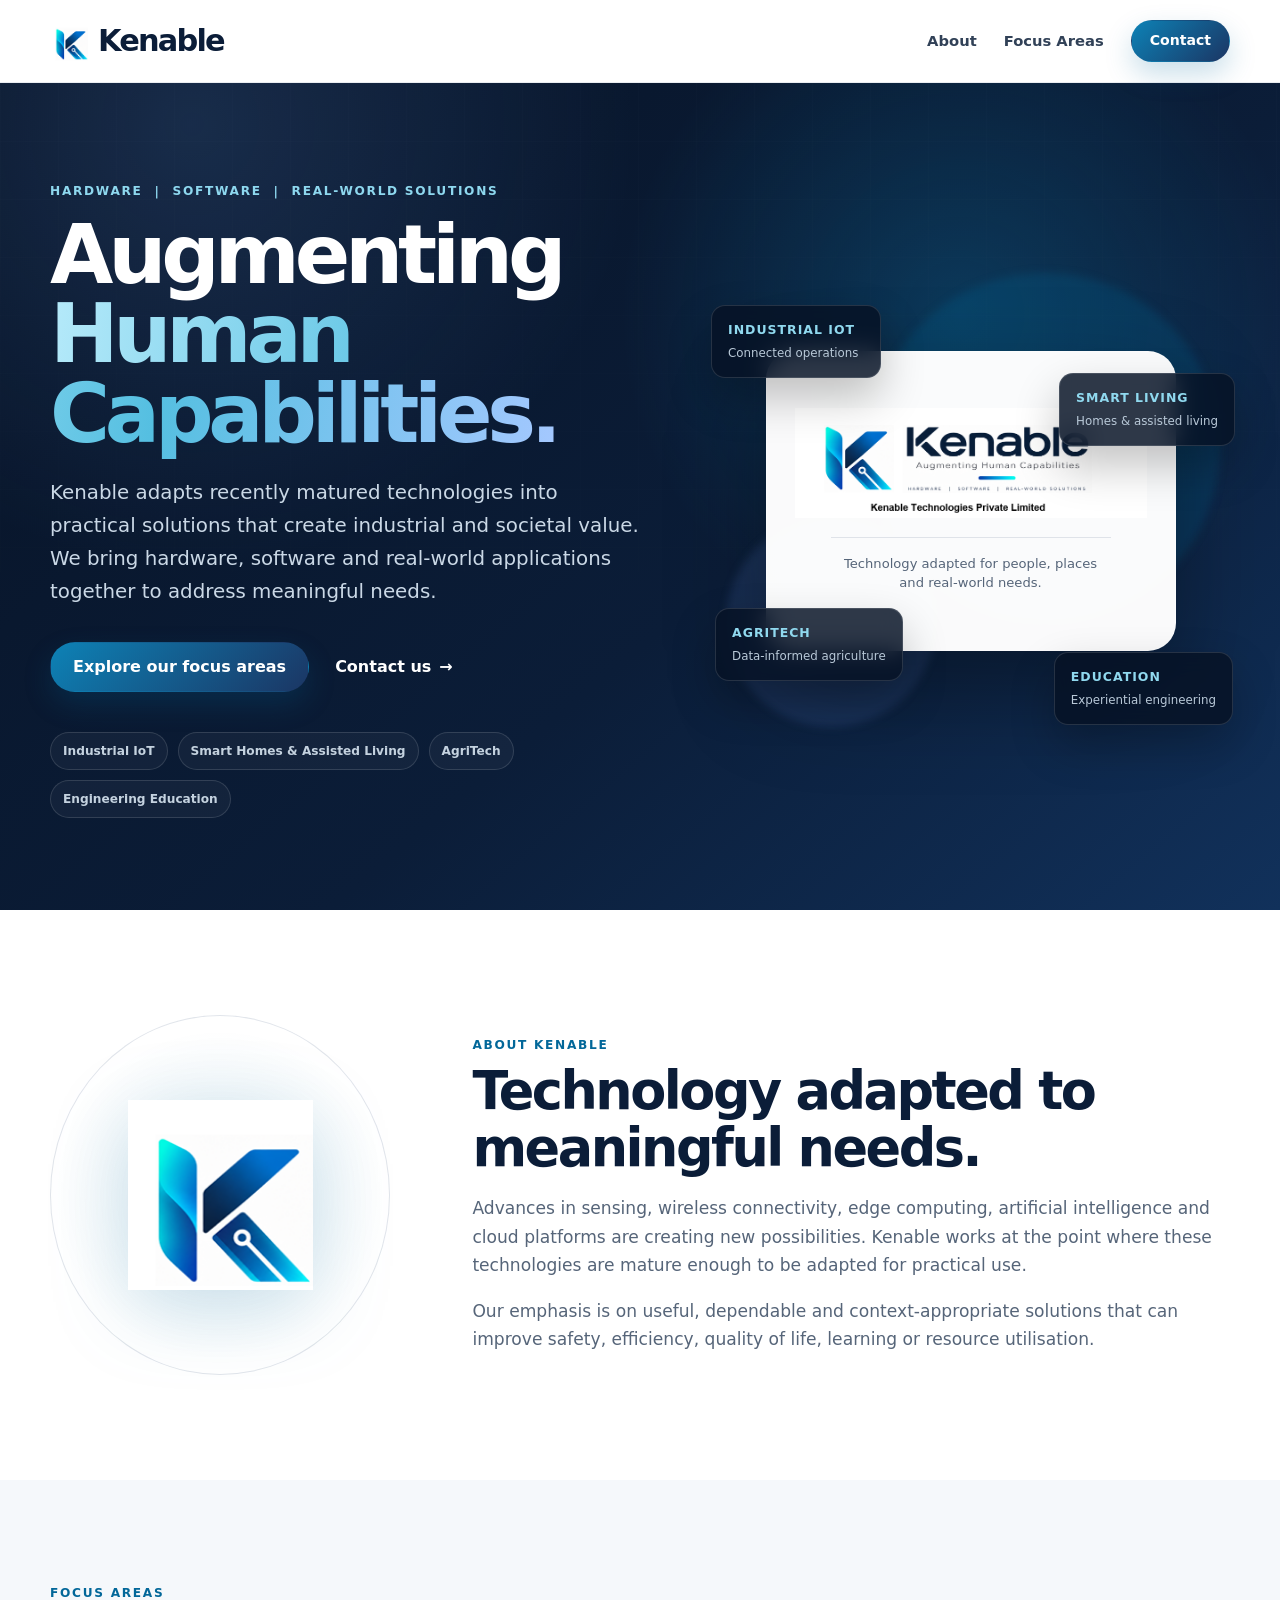
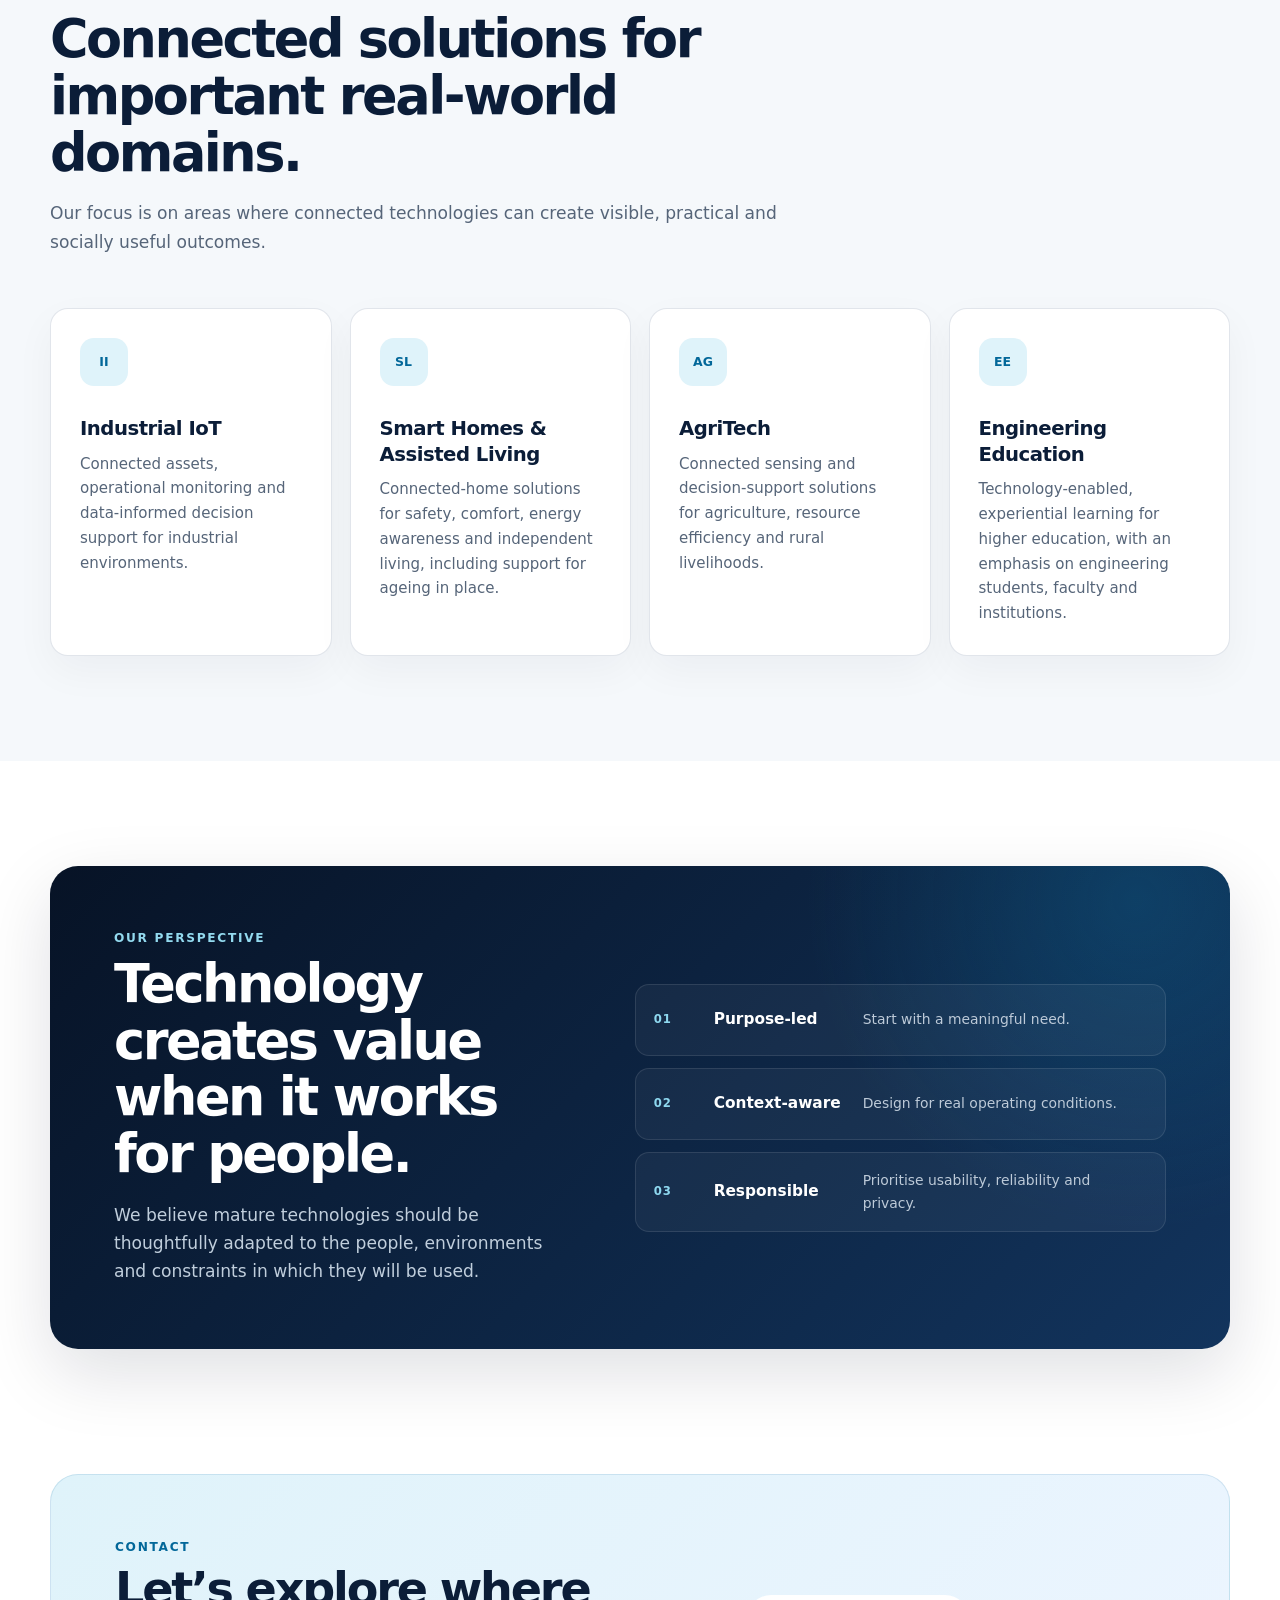
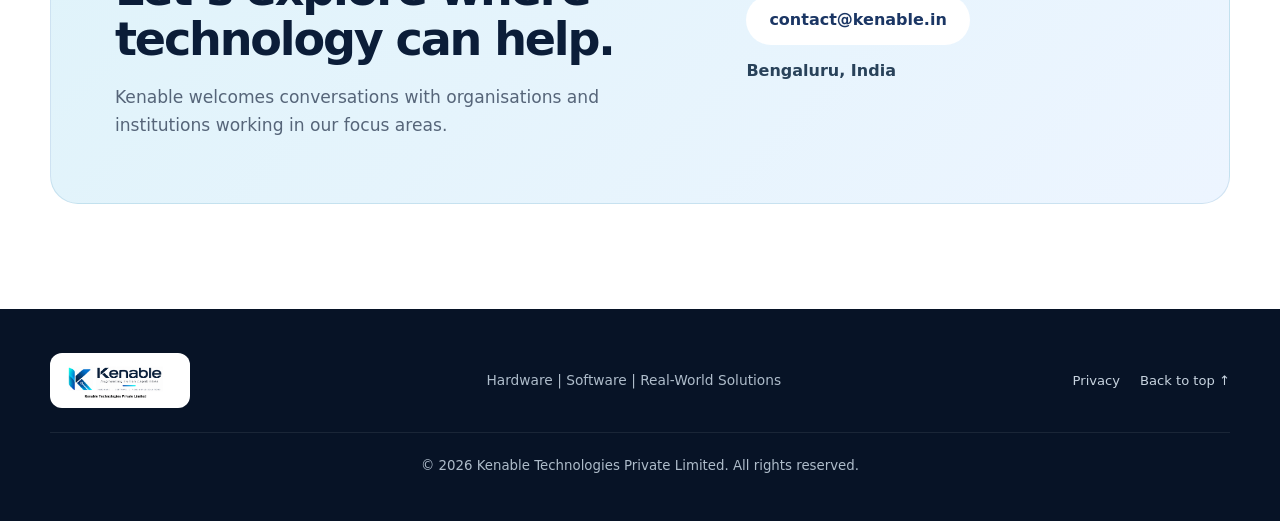
==== index.html @ 3f99ca1d "Initial publication of Kenable website" ====
<!doctype html>
<html lang="en">
<head>
  <meta charset="utf-8" />
  <meta name="viewport" content="width=device-width, initial-scale=1" />
  <meta name="theme-color" content="#0b1d38" />
  <meta name="description" content="Kenable is a technology company adapting recently matured technologies into practical solutions for Industrial IoT, Smart Homes and Assisted Living, AgriTech, and Engineering Education." />
  <meta name="keywords" content="Kenable, Kenable Technologies, Industrial IoT, Smart Homes, Assisted Living, AgriTech, Engineering Education, EdTech" />
  <meta property="og:title" content="Kenable | Augmenting Human Capabilities" />
  <meta property="og:description" content="Hardware | Software | Real-World Solutions. Adapting mature technologies for practical industrial and societal benefit." />
  <meta property="og:type" content="website" />
  <meta property="og:url" content="https://www.kenable.in/" />
  <meta property="og:image" content="https://www.kenable.in/assets/og-image.jpg" />
  <link rel="canonical" href="https://www.kenable.in/" />
  <link rel="icon" href="assets/favicon.png" type="image/png" />
  <link rel="stylesheet" href="assets/styles.css" />
  <title>Kenable | Augmenting Human Capabilities</title>
  <script type="application/ld+json">
  {
    "@context": "https://schema.org",
    "@type": "Organization",
    "name": "Kenable Technologies Private Limited",
    "alternateName": "Kenable",
    "url": "https://www.kenable.in/",
    "logo": "https://www.kenable.in/assets/kenable-full-logo.png",
    "email": "contact@kenable.in",
    "description": "A technology company adapting recently matured technologies into practical solutions with industrial and societal value."
  }
  </script>
</head>
<body>
  <a class="skip-link" href="#main">Skip to content</a>
  <header class="site-header" id="top">
    <div class="container nav-wrap">
      <a class="brand" href="#top" aria-label="Kenable home">
        <img class="brand-mark" src="assets/kenable-mark.png" alt="" />
        <span class="brand-name">Kenable</span>
      </a>
      <button class="nav-toggle" type="button" aria-expanded="false" aria-controls="site-nav">
        <span></span><span></span><span></span><span class="sr-only">Open navigation</span>
      </button>
      <nav id="site-nav" class="site-nav" aria-label="Primary navigation">
        <a href="#about">About</a>
        <a href="#focus">Focus Areas</a>
        <a class="button button-small" href="#contact">Contact</a>
      </nav>
    </div>
  </header>

  <main id="main">
    <section class="hero">
      <div class="hero-grid" aria-hidden="true"></div>
      <div class="container hero-layout">
        <div class="hero-copy reveal">
          <p class="eyebrow">Hardware&nbsp; | &nbsp;Software&nbsp; | &nbsp;Real-World Solutions</p>
          <h1>Augmenting <span>Human Capabilities.</span></h1>
          <p class="hero-lead">
            Kenable adapts recently matured technologies into practical solutions that create
            industrial and societal value. We bring hardware, software and real-world applications
            together to address meaningful needs.
          </p>
          <div class="hero-actions">
            <a class="button" href="#focus">Explore our focus areas</a>
            <a class="text-link" href="#contact">Contact us <span aria-hidden="true">→</span></a>
          </div>
          <div class="hero-proof" aria-label="Kenable focus areas">
            <span>Industrial IoT</span>
            <span>Smart Homes &amp; Assisted Living</span>
            <span>AgriTech</span>
            <span>Engineering Education</span>
          </div>
        </div>

        <div class="logo-stage reveal" aria-label="Kenable Technologies">
          <div class="glow glow-one" aria-hidden="true"></div>
          <div class="glow glow-two" aria-hidden="true"></div>
          <div class="logo-card">
            <img src="assets/kenable-full-logo.png" alt="Kenable — Augmenting Human Capabilities; Hardware, Software, Real-World Solutions" />
            <p>Technology adapted for people, places and real-world needs.</p>
          </div>
          <div class="domain-tag tag-industrial"><strong>Industrial IoT</strong><span>Connected operations</span></div>
          <div class="domain-tag tag-homes"><strong>Smart Living</strong><span>Homes &amp; assisted living</span></div>
          <div class="domain-tag tag-agri"><strong>AgriTech</strong><span>Data-informed agriculture</span></div>
          <div class="domain-tag tag-education"><strong>Education</strong><span>Experiential engineering</span></div>
        </div>
      </div>
    </section>

    <section class="about section" id="about">
      <div class="container about-layout">
        <div class="about-symbol reveal" aria-hidden="true">
          <img src="assets/kenable-mark.png" alt="" />
        </div>
        <div class="section-heading reveal">
          <p class="eyebrow">About Kenable</p>
          <h2>Technology adapted to meaningful needs.</h2>
          <p>
            Advances in sensing, wireless connectivity, edge computing, artificial intelligence
            and cloud platforms are creating new possibilities. Kenable works at the point where
            these technologies are mature enough to be adapted for practical use.
          </p>
          <p>
            Our emphasis is on useful, dependable and context-appropriate solutions that can
            improve safety, efficiency, quality of life, learning or resource utilisation.
          </p>
        </div>
      </div>
    </section>

    <section class="focus section" id="focus">
      <div class="container">
        <div class="section-heading reveal">
          <p class="eyebrow">Focus Areas</p>
          <h2>Connected solutions for important real-world domains.</h2>
          <p>
            Our focus is on areas where connected technologies can create visible,
            practical and socially useful outcomes.
          </p>
        </div>
        <div class="focus-grid">
          <article class="focus-card reveal">
            <span class="icon-chip">II</span>
            <h3>Industrial IoT</h3>
            <p>Connected assets, operational monitoring and data-informed decision support for industrial environments.</p>
          </article>
          <article class="focus-card reveal">
            <span class="icon-chip">SL</span>
            <h3>Smart Homes &amp; Assisted Living</h3>
            <p>Connected-home solutions for safety, comfort, energy awareness and independent living, including support for ageing in place.</p>
          </article>
          <article class="focus-card reveal">
            <span class="icon-chip">AG</span>
            <h3>AgriTech</h3>
            <p>Connected sensing and decision-support solutions for agriculture, resource efficiency and rural livelihoods.</p>
          </article>
          <article class="focus-card reveal">
            <span class="icon-chip">EE</span>
            <h3>Engineering Education</h3>
            <p>Technology-enabled, experiential learning for higher education, with an emphasis on engineering students, faculty and institutions.</p>
          </article>
        </div>
      </div>
    </section>

    <section class="perspective section">
      <div class="container perspective-panel reveal">
        <div class="perspective-copy">
          <p class="eyebrow">Our Perspective</p>
          <h2>Technology creates value when it works for people.</h2>
          <p>
            We believe mature technologies should be thoughtfully adapted to the people,
            environments and constraints in which they will be used.
          </p>
        </div>
        <div class="principle-list" aria-label="Kenable principles">
          <div><span>01</span><strong>Purpose-led</strong><p>Start with a meaningful need.</p></div>
          <div><span>02</span><strong>Context-aware</strong><p>Design for real operating conditions.</p></div>
          <div><span>03</span><strong>Responsible</strong><p>Prioritise usability, reliability and privacy.</p></div>
        </div>
      </div>
    </section>

    <section class="contact section" id="contact">
      <div class="container contact-panel reveal">
        <div>
          <p class="eyebrow">Contact</p>
          <h2>Let’s explore where technology can help.</h2>
          <p>Kenable welcomes conversations with organisations and institutions working in our focus areas.</p>
        </div>
        <div class="contact-actions">
          <a class="button button-light" href="mailto:contact@kenable.in?subject=Enquiry%20for%20Kenable">contact@kenable.in</a>
          <span>Bengaluru, India</span>
        </div>
      </div>
    </section>
  </main>

  <footer class="site-footer">
    <div class="container footer-layout">
      <a class="footer-logo" href="#top" aria-label="Kenable home">
        <img src="assets/kenable-full-logo.png" alt="Kenable Technologies Private Limited" />
      </a>
      <p>Hardware | Software | Real-World Solutions</p>
      <div class="footer-links">
        <a href="privacy.html">Privacy</a>
        <a href="#top">Back to top ↑</a>
      </div>
      <small>© <span id="year"></span> Kenable Technologies Private Limited. All rights reserved.</small>
    </div>
  </footer>
  <script src="assets/main.js"></script>
</body>
</html>
---- assets/styles.css ----
:root {
  --navy-950:#071326; --navy-900:#0b1d38; --navy-800:#1b3664;
  --blue:#026799; --blue-bright:#0d82b6; --blue-soft:#dff3fa;
  --slate-700:#314157; --slate-600:#566579; --slate-500:#748195;
  --surface:#f5f8fb; --white:#fff; --border:rgba(27,54,100,.13);
  --shadow:0 24px 70px rgba(7,19,38,.13); --radius-lg:28px; --radius-md:18px; --container:1180px;
}
*{box-sizing:border-box} html{scroll-behavior:smooth}
body{margin:0;color:var(--navy-900);background:#fff;font-family:Inter,ui-sans-serif,system-ui,-apple-system,BlinkMacSystemFont,"Segoe UI",sans-serif;line-height:1.65;-webkit-font-smoothing:antialiased}
img{max-width:100%;display:block} a{color:inherit} button{font:inherit}
.sr-only{position:absolute;width:1px;height:1px;padding:0;margin:-1px;overflow:hidden;clip:rect(0,0,0,0);white-space:nowrap;border:0}
.skip-link{position:fixed;left:16px;top:-80px;z-index:999;padding:10px 16px;border-radius:8px;color:var(--navy-900);background:#fff}.skip-link:focus{top:12px}
.container{width:min(calc(100% - 40px),var(--container));margin:0 auto}.section{padding:105px 0}
.eyebrow{margin:0;color:var(--blue)!important;font-size:.76rem!important;line-height:1.4;font-weight:800;letter-spacing:.14em;text-transform:uppercase}
.section-heading{max-width:790px}.section-heading h2,.perspective-copy h2,.contact-panel h2{margin:9px 0 18px;font-size:clamp(2rem,4.1vw,3.55rem);line-height:1.08;letter-spacing:-.047em}
.section-heading p,.perspective-copy>p,.contact-panel p{margin:0;color:var(--slate-600);font-size:1.07rem}.section-heading p+p{margin-top:18px}
.site-header{position:sticky;top:0;z-index:100;background:rgba(255,255,255,.94);border-bottom:1px solid rgba(27,54,100,.09);backdrop-filter:blur(18px)}
.nav-wrap{height:82px;display:flex;align-items:center;justify-content:space-between}
.brand{display:inline-flex;align-items:center;gap:10px;text-decoration:none}.brand-mark{width:38px;height:42px;object-fit:contain}.brand-name{font-size:1.9rem;font-weight:800;letter-spacing:-.06em;color:#0b1d38}
.site-nav{display:flex;align-items:center;gap:27px}.site-nav>a:not(.button){color:var(--slate-700);text-decoration:none;font-size:.92rem;font-weight:650}.site-nav>a:not(.button):hover{color:var(--blue)}
.nav-toggle{display:none}.button{display:inline-flex;align-items:center;justify-content:center;min-height:50px;padding:0 22px;border:1px solid transparent;border-radius:999px;color:#fff;background:linear-gradient(135deg,var(--blue-bright),var(--navy-800));box-shadow:0 12px 28px rgba(2,103,153,.22);text-decoration:none;font-weight:750;transition:transform .2s ease,box-shadow .2s ease}.button:hover{transform:translateY(-2px);box-shadow:0 17px 35px rgba(2,103,153,.29)}.button-small{min-height:42px;padding:0 18px;font-size:.88rem}.button-light{color:var(--navy-800);background:#fff;box-shadow:none}
.text-link{display:inline-flex;align-items:center;gap:8px;color:var(--blue);text-decoration:none;font-weight:800}.text-link span{transition:transform .2s ease}.text-link:hover span{transform:translateX(4px)}
.hero{position:relative;min-height:735px;display:flex;align-items:center;overflow:hidden;color:#fff;background:radial-gradient(circle at 75% 28%,rgba(13,130,182,.28),transparent 30%),radial-gradient(circle at 15% 5%,rgba(82,126,190,.22),transparent 33%),linear-gradient(140deg,var(--navy-950),var(--navy-900) 58%,#11315b)}
.hero-grid{position:absolute;inset:0;opacity:.12;background-image:linear-gradient(rgba(255,255,255,.09) 1px,transparent 1px),linear-gradient(90deg,rgba(255,255,255,.09) 1px,transparent 1px);background-size:58px 58px;mask-image:linear-gradient(to bottom,black,transparent 94%)}
.hero-layout{position:relative;display:grid;grid-template-columns:1.07fr .93fr;gap:64px;align-items:center;padding:100px 0 92px}
.hero .eyebrow{color:#8ed8ef!important}.hero h1{margin:15px 0 24px;max-width:760px;font-size:clamp(3.35rem,6.4vw,6rem);line-height:.97;letter-spacing:-.064em}.hero h1 span{color:transparent;background:linear-gradient(100deg,#b6eafa,#55bfe1,#a5c8ff);-webkit-background-clip:text;background-clip:text}
.hero-lead{max-width:675px;margin:0;color:#cad8e6;font-size:clamp(1.05rem,1.75vw,1.24rem)}.hero-actions{display:flex;align-items:center;gap:26px;margin-top:34px}.hero .text-link{color:#fff}
.hero-proof{display:flex;flex-wrap:wrap;gap:10px;margin-top:40px}.hero-proof span{padding:8px 12px;border:1px solid rgba(255,255,255,.13);border-radius:999px;color:#c4d2df;background:rgba(255,255,255,.04);font-size:.76rem;font-weight:700}
.logo-stage{position:relative;min-height:525px;display:grid;place-items:center}.glow{position:absolute;border-radius:50%;filter:blur(4px)}.glow-one{width:350px;height:350px;right:10px;top:35px;background:rgba(2,103,153,.23)}.glow-two{width:210px;height:210px;left:15px;bottom:36px;background:rgba(92,140,220,.16)}
.logo-card{position:relative;z-index:2;width:min(100%,410px);min-height:300px;display:flex;flex-direction:column;align-items:center;justify-content:center;padding:35px 28px;border:1px solid rgba(255,255,255,.28);border-radius:28px;background:rgba(255,255,255,.98);box-shadow:0 40px 95px rgba(0,0,0,.34)}
.logo-card img{width:100%;height:auto}.logo-card p{max-width:280px;margin:19px 0 0;padding-top:16px;border-top:1px solid rgba(27,54,100,.12);color:var(--slate-600);text-align:center;font-size:.82rem;line-height:1.5}
.domain-tag{position:absolute;z-index:3;min-width:170px;padding:14px 16px;border:1px solid rgba(255,255,255,.13);border-radius:14px;background:rgba(7,19,38,.84);box-shadow:0 20px 45px rgba(0,0,0,.24);backdrop-filter:blur(12px)}.domain-tag strong,.domain-tag span{display:block}.domain-tag strong{color:#90d9ef;font-size:.78rem;letter-spacing:.08em;text-transform:uppercase}.domain-tag span{margin-top:3px;color:#b9c9d8;font-size:.74rem}
.tag-industrial{left:0;top:67px}.tag-homes{right:-5px;top:135px}.tag-agri{left:4px;bottom:82px}.tag-education{right:-3px;bottom:38px}
.about{background:#fff}.about-layout{display:grid;grid-template-columns:.62fr 1.38fr;gap:82px;align-items:center}.about-symbol{min-height:360px;display:grid;place-items:center;border:1px solid var(--border);border-radius:50%;background:radial-gradient(circle,rgba(2,103,153,.12),transparent 67%)}.about-symbol img{width:185px;filter:drop-shadow(0 20px 40px rgba(2,103,153,.16))}
.focus{background:var(--surface)}.focus-grid{display:grid;grid-template-columns:repeat(4,1fr);gap:18px;margin-top:52px}.focus-card{min-height:320px;padding:29px;border:1px solid var(--border);border-radius:var(--radius-md);background:#fff;box-shadow:0 15px 40px rgba(7,19,38,.045)}.icon-chip{width:48px;height:48px;display:grid;place-items:center;border-radius:14px;color:var(--blue);background:var(--blue-soft);font-size:.78rem;font-weight:900}.focus-card h3{margin:30px 0 10px;font-size:1.23rem;line-height:1.3;letter-spacing:-.025em}.focus-card p{margin:0;color:var(--slate-600);font-size:.94rem}
.perspective{background:#fff}.perspective-panel{display:grid;grid-template-columns:.92fr 1.08fr;gap:68px;align-items:center;padding:64px;border-radius:var(--radius-lg);color:#fff;background:radial-gradient(circle at 92% 7%,rgba(13,130,182,.25),transparent 28%),linear-gradient(135deg,var(--navy-950),#12345d);box-shadow:var(--shadow)}.perspective-copy .eyebrow{color:#93daef!important}.perspective-copy>p{color:#c0cedc}.principle-list{display:grid;gap:12px}.principle-list>div{display:grid;grid-template-columns:46px 135px 1fr;gap:14px;align-items:center;min-height:72px;padding:16px 18px;border:1px solid rgba(255,255,255,.1);border-radius:14px;background:rgba(255,255,255,.045)}.principle-list span{color:#8ed8ef;font-size:.73rem;font-weight:850;letter-spacing:.08em}.principle-list strong{font-size:.96rem}.principle-list p{margin:0;color:#bdcad8;font-size:.87rem}
.contact{padding-top:20px}.contact-panel{display:grid;grid-template-columns:1.15fr .85fr;gap:65px;align-items:center;padding:64px;border-radius:var(--radius-lg);background:linear-gradient(135deg,#dff3fa,#edf5ff);border:1px solid rgba(2,103,153,.13)}.contact-panel h2{font-size:clamp(2rem,3.6vw,3.2rem)}.contact-actions{display:flex;flex-direction:column;align-items:flex-start;gap:13px}.contact-actions>span{color:#29425a;font-weight:750}
.site-footer{padding:44px 0;color:#aebcca;background:var(--navy-950)}.footer-layout{display:grid;grid-template-columns:145px 1fr auto;gap:24px;align-items:center}.footer-logo{width:140px;padding:8px;border-radius:12px;background:#fff}.footer-layout>p{margin:0;text-align:center;font-size:.86rem}.footer-links{display:flex;gap:20px}.footer-links a{color:#c7d3df;text-decoration:none;font-size:.82rem}.footer-layout>small{grid-column:1/-1;padding-top:22px;border-top:1px solid rgba(255,255,255,.08);text-align:center}
.reveal{opacity:0;transform:translateY(18px);transition:opacity .7s ease,transform .7s ease}.reveal.visible{opacity:1;transform:none}
.privacy-page{min-height:100vh;background:var(--surface)}.simple-main{padding:90px 0 120px}.simple-card{max-width:840px;margin:0 auto;padding:55px;border-radius:var(--radius-lg);background:#fff;box-shadow:var(--shadow)}.simple-card h1{margin:0 0 20px;font-size:clamp(2.2rem,5vw,4rem);letter-spacing:-.05em;line-height:1.08}.simple-card h2{margin-top:35px}.simple-card p,.simple-card li{color:var(--slate-600)}
@media(max-width:1100px){.focus-grid{grid-template-columns:repeat(2,1fr)}.focus-card{min-height:275px}}
@media(max-width:980px){.site-nav{position:absolute;left:20px;right:20px;top:72px;display:none;flex-direction:column;align-items:stretch;gap:0;padding:12px;border:1px solid var(--border);border-radius:16px;background:#fff;box-shadow:var(--shadow)}.site-nav.open{display:flex}.site-nav>a{padding:13px}.nav-toggle{width:42px;height:42px;display:grid;place-content:center;gap:4px;border:0;border-radius:12px;background:var(--surface)}.nav-toggle span:not(.sr-only){width:19px;height:2px;background:var(--navy-900)}.hero{min-height:auto}.hero-layout,.about-layout,.perspective-panel,.contact-panel{grid-template-columns:1fr}.hero-layout{gap:22px}.logo-stage{max-width:620px;width:100%;margin:0 auto}.about-layout{gap:45px}.about-symbol{min-height:285px}.perspective-panel{gap:38px}.contact-actions{align-items:flex-start}}
@media(max-width:680px){.container{width:min(calc(100% - 28px),var(--container))}.section{padding:80px 0}.nav-wrap{height:74px}.brand-mark{width:32px;height:36px}.brand-name{font-size:1.65rem}.hero-layout{padding:82px 0 68px}.hero h1{font-size:clamp(3rem,15vw,4.45rem)}.hero-actions{align-items:flex-start;flex-direction:column;gap:18px}.logo-stage{min-height:570px}.logo-card{width:min(100%,330px);min-height:260px;padding:28px 20px}.domain-tag{min-width:145px;padding:12px}.tag-industrial{left:0;top:24px}.tag-homes{right:0;top:115px}.tag-agri{left:0;bottom:105px}.tag-education{right:0;bottom:18px}.about-symbol{min-height:225px}.about-symbol img{width:135px}.focus-grid{grid-template-columns:1fr}.focus-card{min-height:auto}.perspective-panel,.contact-panel{padding:36px 26px}.principle-list>div{grid-template-columns:40px 1fr;gap:10px}.principle-list p{grid-column:2}.footer-layout{grid-template-columns:1fr;justify-items:start}.footer-layout>p{text-align:left}.footer-layout>small{width:100%;text-align:left}}
@media(prefers-reduced-motion:reduce){html{scroll-behavior:auto}*,*::before,*::after{animation-duration:.01ms!important;animation-iteration-count:1!important;transition-duration:.01ms!important}.reveal{opacity:1;transform:none}}
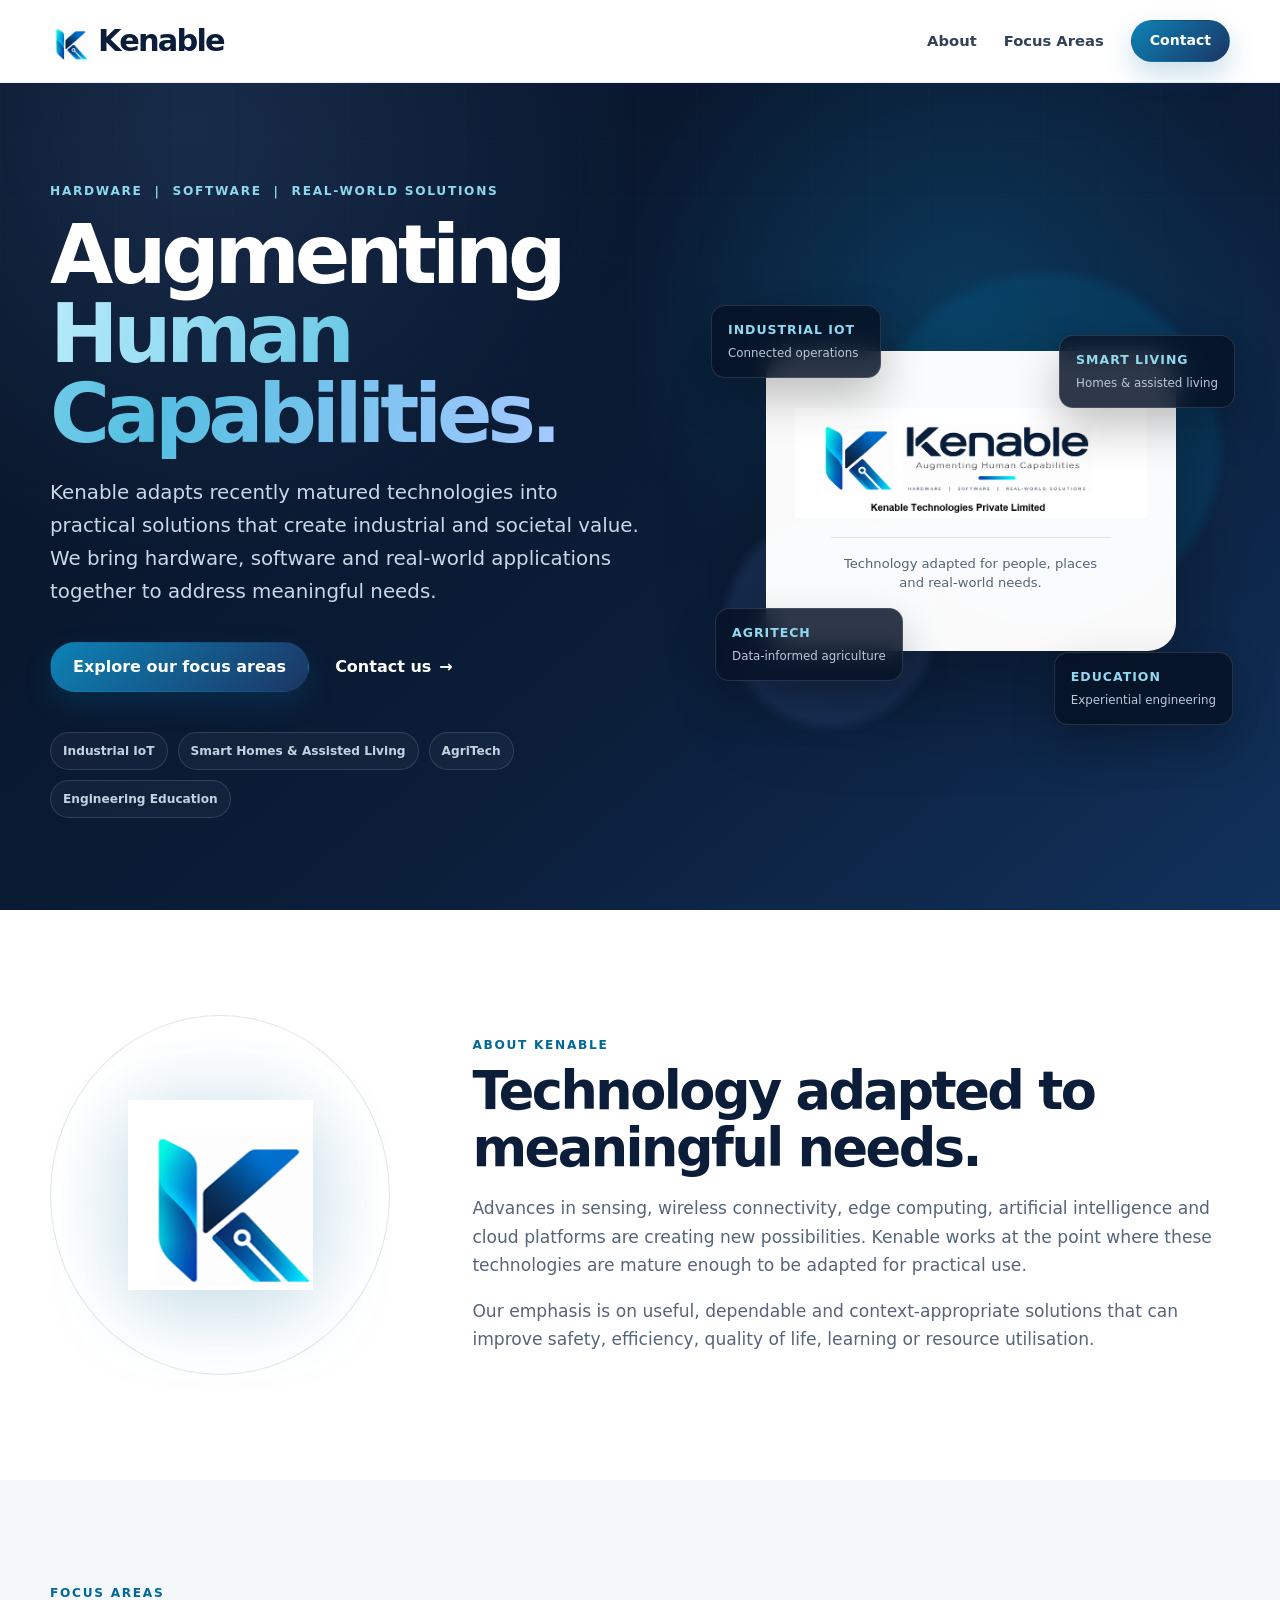
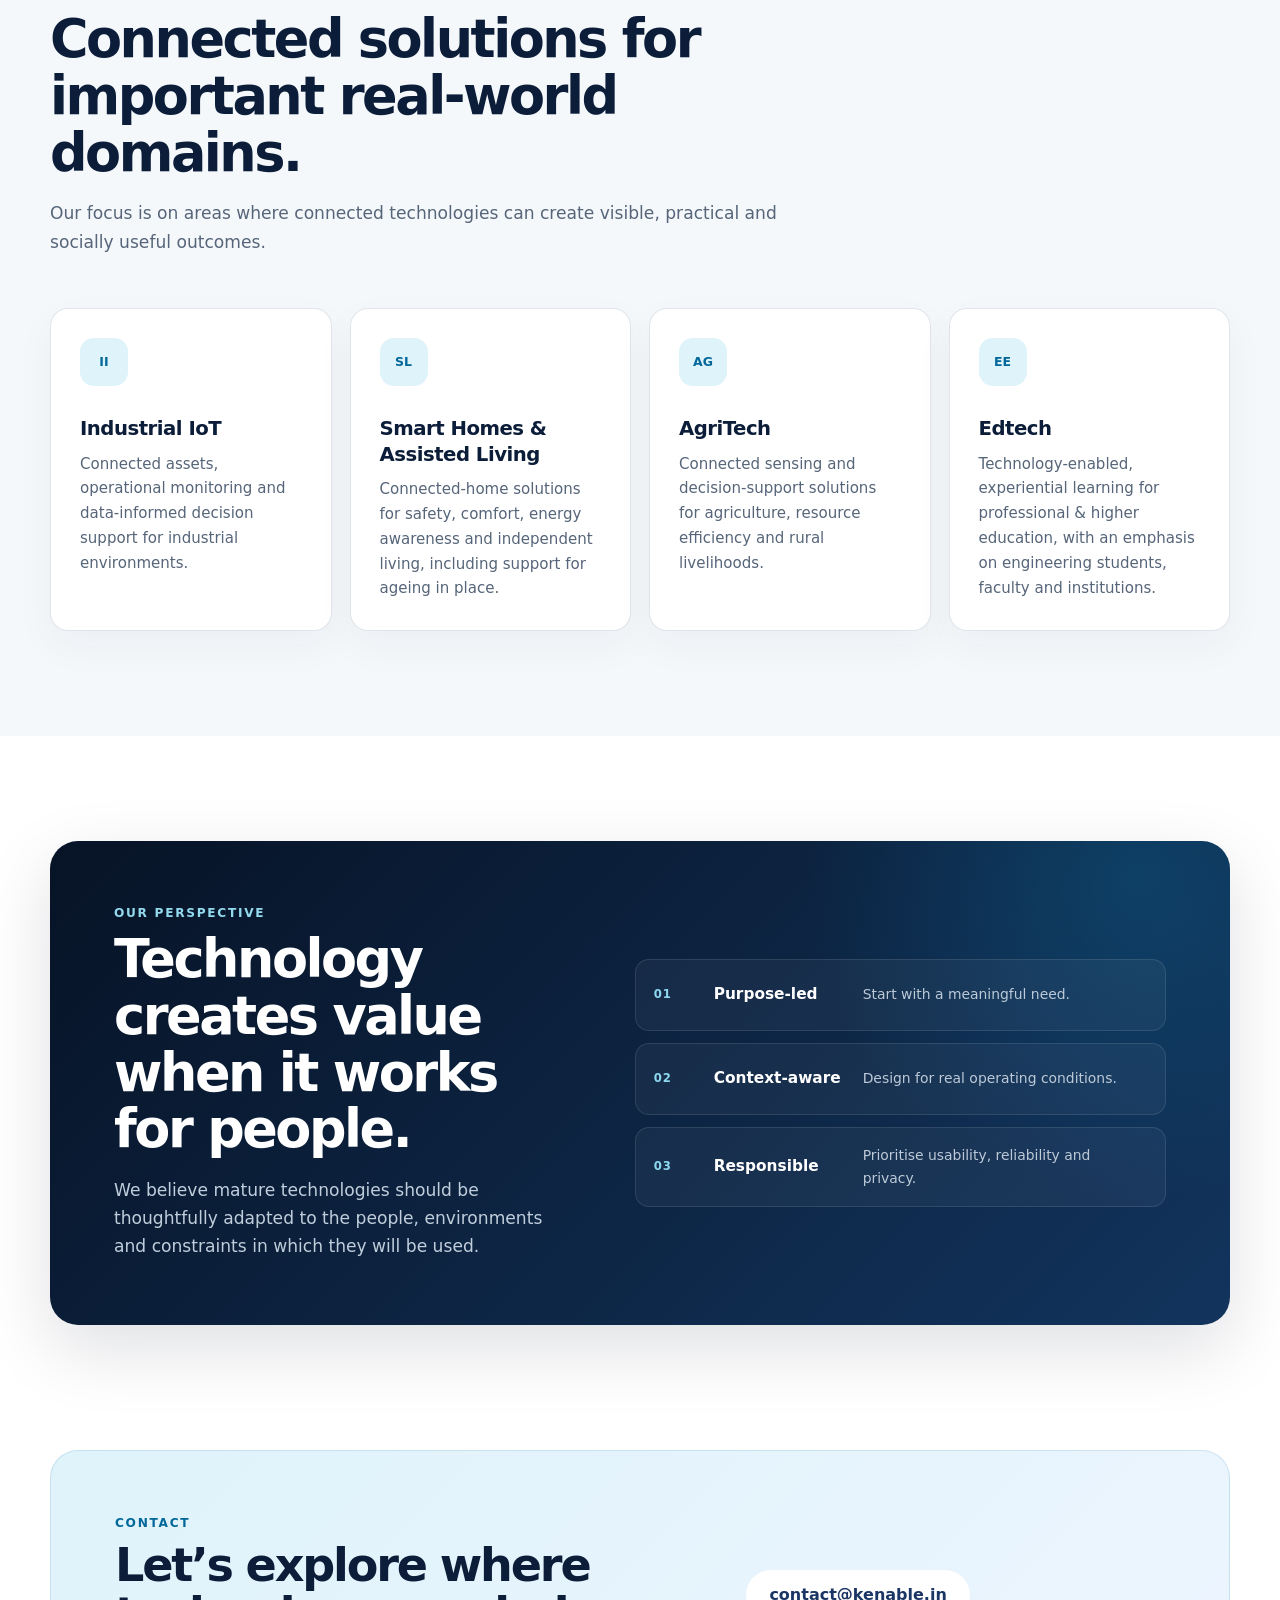
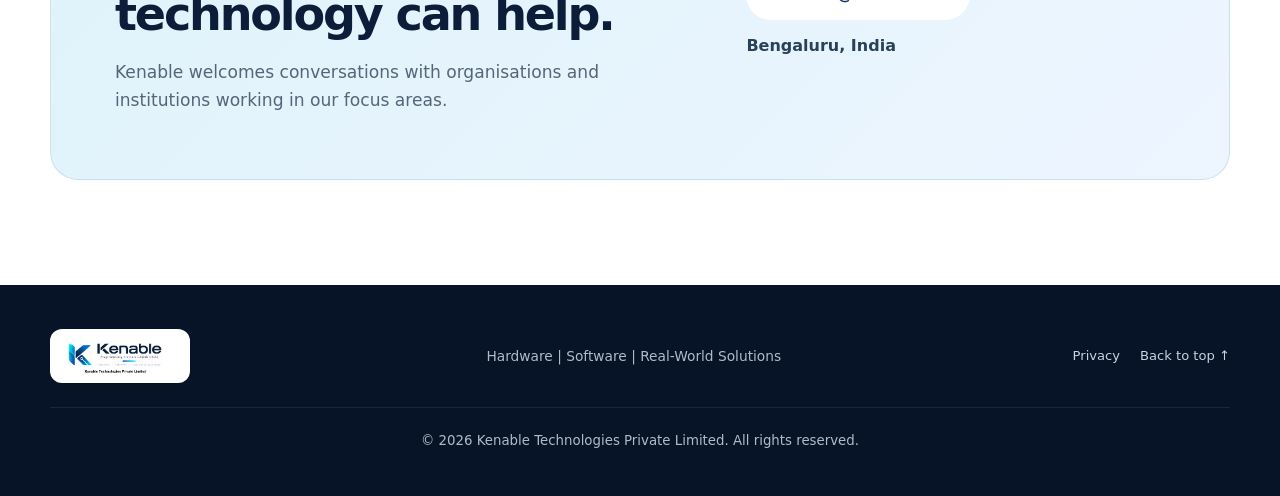
==== commit 16608a3c: "Update index.html" ====
--- a/index.html
+++ b/index.html
@@ -135,8 +135,8 @@
           </article>
           <article class="focus-card reveal">
             <span class="icon-chip">EE</span>
-            <h3>Engineering Education</h3>
-            <p>Technology-enabled, experiential learning for higher education, with an emphasis on engineering students, faculty and institutions.</p>
+            <h3>Edtech</h3>
+            <p>Technology-enabled, experiential learning for professional & higher education, with an emphasis on engineering students, faculty and institutions.</p>
           </article>
         </div>
       </div>
--- a/assets/styles.css
+++ b/assets/styles.css
@@ -30,7 +30,7 @@
 .logo-card{position:relative;z-index:2;width:min(100%,410px);min-height:300px;display:flex;flex-direction:column;align-items:center;justify-content:center;padding:35px 28px;border:1px solid rgba(255,255,255,.28);border-radius:28px;background:rgba(255,255,255,.98);box-shadow:0 40px 95px rgba(0,0,0,.34)}
 .logo-card img{width:100%;height:auto}.logo-card p{max-width:280px;margin:19px 0 0;padding-top:16px;border-top:1px solid rgba(27,54,100,.12);color:var(--slate-600);text-align:center;font-size:.82rem;line-height:1.5}
 .domain-tag{position:absolute;z-index:3;min-width:170px;padding:14px 16px;border:1px solid rgba(255,255,255,.13);border-radius:14px;background:rgba(7,19,38,.84);box-shadow:0 20px 45px rgba(0,0,0,.24);backdrop-filter:blur(12px)}.domain-tag strong,.domain-tag span{display:block}.domain-tag strong{color:#90d9ef;font-size:.78rem;letter-spacing:.08em;text-transform:uppercase}.domain-tag span{margin-top:3px;color:#b9c9d8;font-size:.74rem}
-.tag-industrial{left:0;top:67px}.tag-homes{right:-5px;top:135px}.tag-agri{left:4px;bottom:82px}.tag-education{right:-3px;bottom:38px}
+.tag-industrial{left:0;top:67px}.tag-homes{right:-5px;top:97px}.tag-agri{left:4px;bottom:82px}.tag-education{right:-3px;bottom:38px}
 .about{background:#fff}.about-layout{display:grid;grid-template-columns:.62fr 1.38fr;gap:82px;align-items:center}.about-symbol{min-height:360px;display:grid;place-items:center;border:1px solid var(--border);border-radius:50%;background:radial-gradient(circle,rgba(2,103,153,.12),transparent 67%)}.about-symbol img{width:185px;filter:drop-shadow(0 20px 40px rgba(2,103,153,.16))}
 .focus{background:var(--surface)}.focus-grid{display:grid;grid-template-columns:repeat(4,1fr);gap:18px;margin-top:52px}.focus-card{min-height:320px;padding:29px;border:1px solid var(--border);border-radius:var(--radius-md);background:#fff;box-shadow:0 15px 40px rgba(7,19,38,.045)}.icon-chip{width:48px;height:48px;display:grid;place-items:center;border-radius:14px;color:var(--blue);background:var(--blue-soft);font-size:.78rem;font-weight:900}.focus-card h3{margin:30px 0 10px;font-size:1.23rem;line-height:1.3;letter-spacing:-.025em}.focus-card p{margin:0;color:var(--slate-600);font-size:.94rem}
 .perspective{background:#fff}.perspective-panel{display:grid;grid-template-columns:.92fr 1.08fr;gap:68px;align-items:center;padding:64px;border-radius:var(--radius-lg);color:#fff;background:radial-gradient(circle at 92% 7%,rgba(13,130,182,.25),transparent 28%),linear-gradient(135deg,var(--navy-950),#12345d);box-shadow:var(--shadow)}.perspective-copy .eyebrow{color:#93daef!important}.perspective-copy>p{color:#c0cedc}.principle-list{display:grid;gap:12px}.principle-list>div{display:grid;grid-template-columns:46px 135px 1fr;gap:14px;align-items:center;min-height:72px;padding:16px 18px;border:1px solid rgba(255,255,255,.1);border-radius:14px;background:rgba(255,255,255,.045)}.principle-list span{color:#8ed8ef;font-size:.73rem;font-weight:850;letter-spacing:.08em}.principle-list strong{font-size:.96rem}.principle-list p{margin:0;color:#bdcad8;font-size:.87rem}
@@ -40,5 +40,5 @@
 .privacy-page{min-height:100vh;background:var(--surface)}.simple-main{padding:90px 0 120px}.simple-card{max-width:840px;margin:0 auto;padding:55px;border-radius:var(--radius-lg);background:#fff;box-shadow:var(--shadow)}.simple-card h1{margin:0 0 20px;font-size:clamp(2.2rem,5vw,4rem);letter-spacing:-.05em;line-height:1.08}.simple-card h2{margin-top:35px}.simple-card p,.simple-card li{color:var(--slate-600)}
 @media(max-width:1100px){.focus-grid{grid-template-columns:repeat(2,1fr)}.focus-card{min-height:275px}}
 @media(max-width:980px){.site-nav{position:absolute;left:20px;right:20px;top:72px;display:none;flex-direction:column;align-items:stretch;gap:0;padding:12px;border:1px solid var(--border);border-radius:16px;background:#fff;box-shadow:var(--shadow)}.site-nav.open{display:flex}.site-nav>a{padding:13px}.nav-toggle{width:42px;height:42px;display:grid;place-content:center;gap:4px;border:0;border-radius:12px;background:var(--surface)}.nav-toggle span:not(.sr-only){width:19px;height:2px;background:var(--navy-900)}.hero{min-height:auto}.hero-layout,.about-layout,.perspective-panel,.contact-panel{grid-template-columns:1fr}.hero-layout{gap:22px}.logo-stage{max-width:620px;width:100%;margin:0 auto}.about-layout{gap:45px}.about-symbol{min-height:285px}.perspective-panel{gap:38px}.contact-actions{align-items:flex-start}}
-@media(max-width:680px){.container{width:min(calc(100% - 28px),var(--container))}.section{padding:80px 0}.nav-wrap{height:74px}.brand-mark{width:32px;height:36px}.brand-name{font-size:1.65rem}.hero-layout{padding:82px 0 68px}.hero h1{font-size:clamp(3rem,15vw,4.45rem)}.hero-actions{align-items:flex-start;flex-direction:column;gap:18px}.logo-stage{min-height:570px}.logo-card{width:min(100%,330px);min-height:260px;padding:28px 20px}.domain-tag{min-width:145px;padding:12px}.tag-industrial{left:0;top:24px}.tag-homes{right:0;top:115px}.tag-agri{left:0;bottom:105px}.tag-education{right:0;bottom:18px}.about-symbol{min-height:225px}.about-symbol img{width:135px}.focus-grid{grid-template-columns:1fr}.focus-card{min-height:auto}.perspective-panel,.contact-panel{padding:36px 26px}.principle-list>div{grid-template-columns:40px 1fr;gap:10px}.principle-list p{grid-column:2}.footer-layout{grid-template-columns:1fr;justify-items:start}.footer-layout>p{text-align:left}.footer-layout>small{width:100%;text-align:left}}
+@media(max-width:680px){.container{width:min(calc(100% - 28px),var(--container))}.section{padding:80px 0}.nav-wrap{height:74px}.brand-mark{width:32px;height:36px}.brand-name{font-size:1.65rem}.hero-layout{padding:82px 0 68px}.hero h1{font-size:clamp(3rem,15vw,4.45rem)}.hero-actions{align-items:flex-start;flex-direction:column;gap:18px}.logo-stage{min-height:570px}.logo-card{width:min(100%,330px);min-height:260px;padding:28px 20px}.domain-tag{min-width:145px;padding:12px}.tag-industrial{left:0;top:24px}.tag-homes{right:0;top:77px}.tag-agri{left:0;bottom:105px}.tag-education{right:0;bottom:18px}.about-symbol{min-height:225px}.about-symbol img{width:135px}.focus-grid{grid-template-columns:1fr}.focus-card{min-height:auto}.perspective-panel,.contact-panel{padding:36px 26px}.principle-list>div{grid-template-columns:40px 1fr;gap:10px}.principle-list p{grid-column:2}.footer-layout{grid-template-columns:1fr;justify-items:start}.footer-layout>p{text-align:left}.footer-layout>small{width:100%;text-align:left}}
 @media(prefers-reduced-motion:reduce){html{scroll-behavior:auto}*,*::before,*::after{animation-duration:.01ms!important;animation-iteration-count:1!important;transition-duration:.01ms!important}.reveal{opacity:1;transform:none}}
